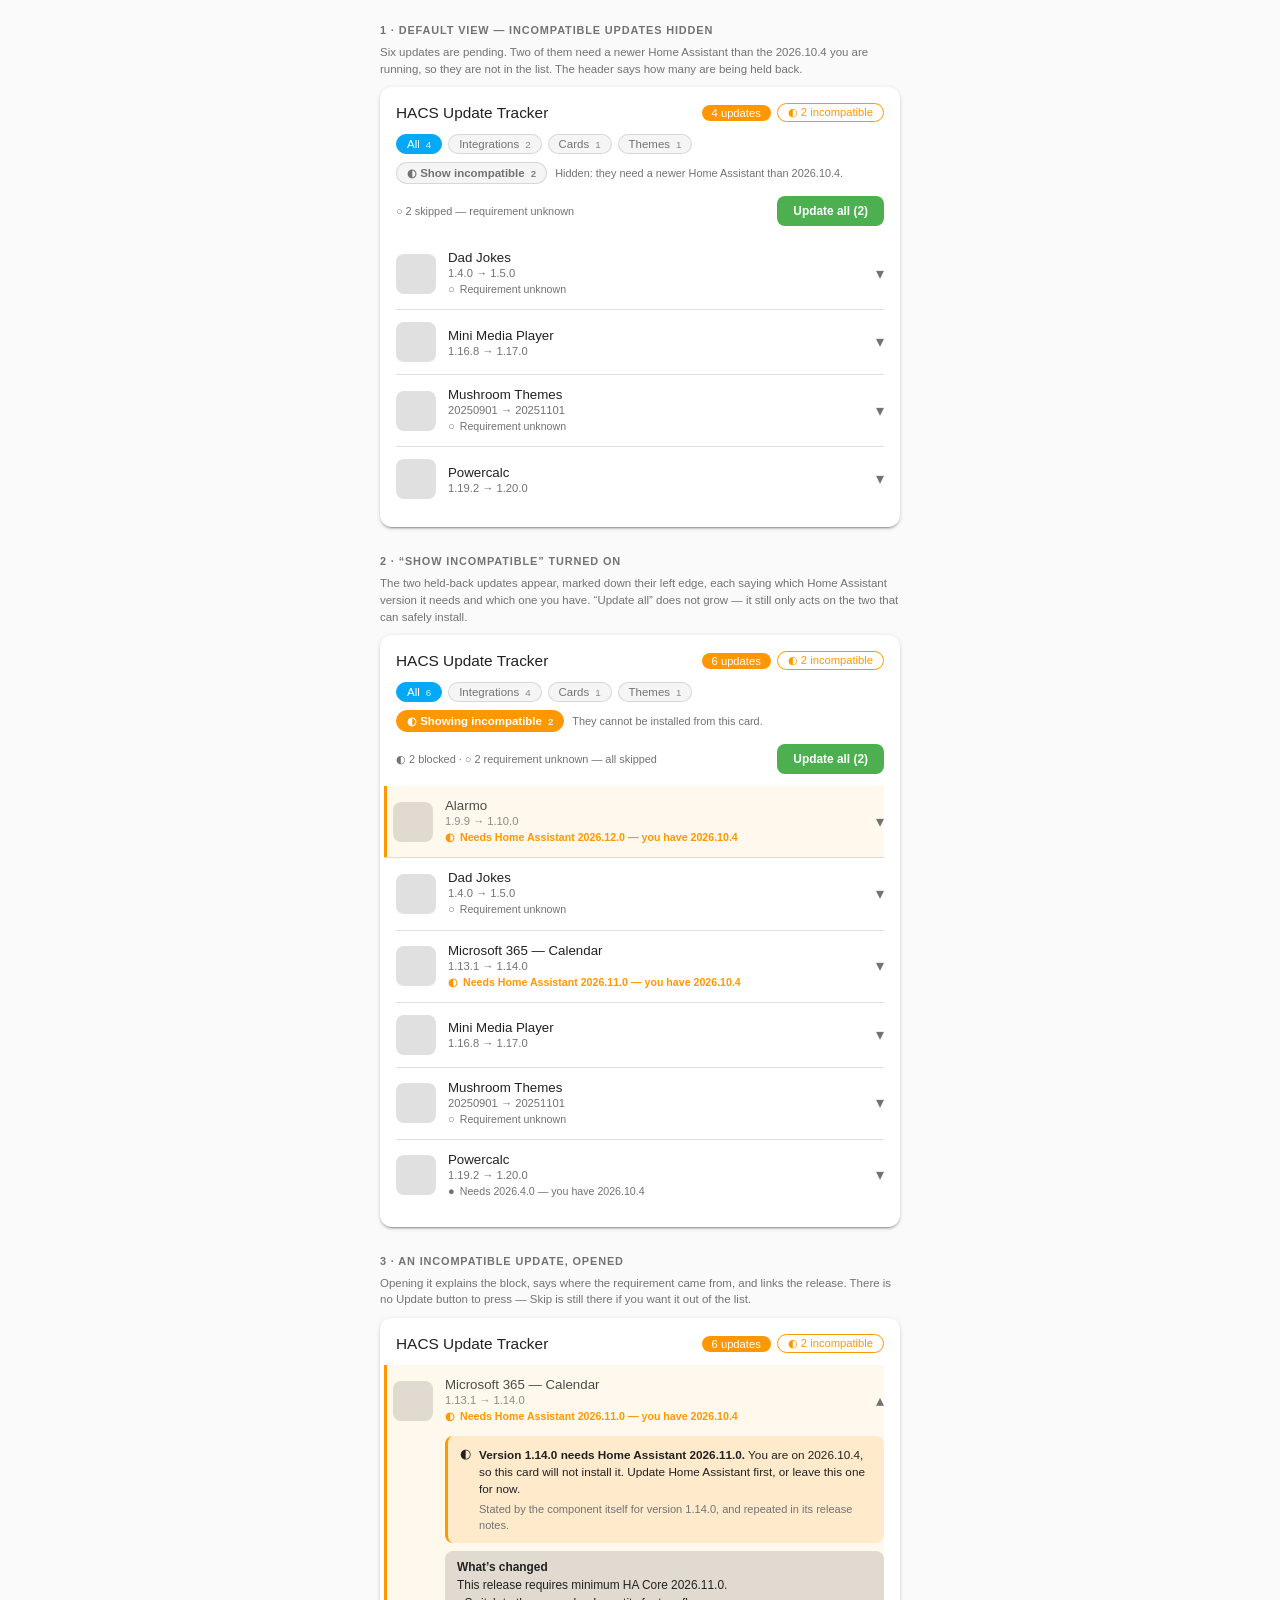
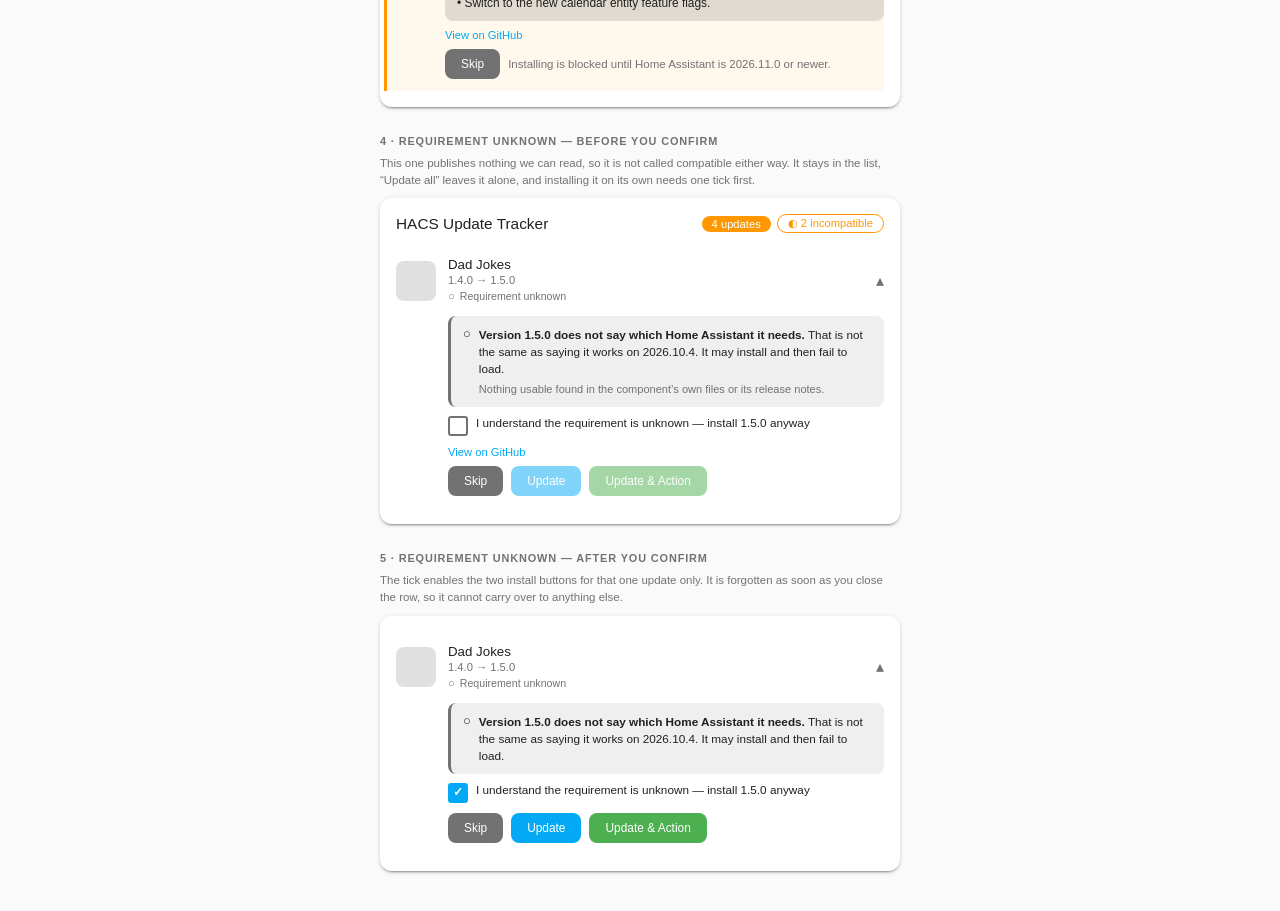
==== docs/specs/update-compatibility-preview/index.html @ b44c348d "Design preview: Home Assistant compatibility filter for updates Static mock of the proposed compatib" ====
<!DOCTYPE html>
<html lang="en">
<head>
<meta charset="utf-8" />
<meta name="viewport" content="width=device-width, initial-scale=1" />
<title>Design preview — Home Assistant compatibility filter</title>
<link rel="stylesheet" href="styles.css" />
</head>
<body>
<div class="page">

  <!-- ============================================================= 1 -->
  <div class="preview-label">1 · Default view — incompatible updates hidden</div>
  <p class="preview-note">Six updates are pending. Two of them need a newer Home
  Assistant than the 2026.10.4 you are running, so they are not in the list.
  The header says how many are being held back.</p>

  <div class="uat">
    <div class="ha-card">
      <div class="header">
        <span class="title">HACS Update Tracker</span>
        <span class="header-badges">
          <span class="badge pending">4 updates</span>
          <span class="badge blocked">&#9680; 2 incompatible</span>
        </span>
      </div>

      <div class="filters">
        <button class="chip active">All <span class="chip-count">4</span></button>
        <button class="chip">Integrations <span class="chip-count">2</span></button>
        <button class="chip">Cards <span class="chip-count">1</span></button>
        <button class="chip">Themes <span class="chip-count">1</span></button>
      </div>

      <div class="compat-bar">
        <button class="chip compat-chip">&#9680; Show incompatible <span class="chip-count">2</span></button>
        <span class="compat-hint">Hidden: they need a newer Home Assistant than 2026.10.4.</span>
      </div>

      <div class="update-all-bar">
        <span class="compat-hint" style="margin-right:auto;">&#9675; 2 skipped &mdash; requirement unknown</span>
        <button class="btn btn-update-all">Update all (2)</button>
      </div>

      <div class="items">
        <div class="item">
          <div class="item-header">
            <span class="entity-pic"></span>
            <div class="item-info">
              <div class="item-name">Dad Jokes</div>
              <div class="item-version">1.4.0 &rarr; 1.5.0</div>
              <div class="compat-line unknown"><span class="glyph">&#9675;</span> Requirement unknown</div>
            </div>
            <span class="ha-icon expand-icon">&#9662;</span>
          </div>
        </div>

        <div class="item">
          <div class="item-header">
            <span class="entity-pic"></span>
            <div class="item-info">
              <div class="item-name">Mini Media Player</div>
              <div class="item-version">1.16.8 &rarr; 1.17.0</div>
            </div>
            <span class="ha-icon expand-icon">&#9662;</span>
          </div>
        </div>

        <div class="item">
          <div class="item-header">
            <span class="entity-pic"></span>
            <div class="item-info">
              <div class="item-name">Mushroom Themes</div>
              <div class="item-version">20250901 &rarr; 20251101</div>
              <div class="compat-line unknown"><span class="glyph">&#9675;</span> Requirement unknown</div>
            </div>
            <span class="ha-icon expand-icon">&#9662;</span>
          </div>
        </div>

        <div class="item">
          <div class="item-header">
            <span class="entity-pic"></span>
            <div class="item-info">
              <div class="item-name">Powercalc</div>
              <div class="item-version">1.19.2 &rarr; 1.20.0</div>
            </div>
            <span class="ha-icon expand-icon">&#9662;</span>
          </div>
        </div>
      </div>
    </div>
  </div>

  <!-- ============================================================= 2 -->
  <div class="preview-label">2 &middot; &ldquo;Show incompatible&rdquo; turned on</div>
  <p class="preview-note">The two held-back updates appear, marked down their
  left edge, each saying which Home Assistant version it needs and which one you
  have. &ldquo;Update all&rdquo; does not grow &mdash; it still only acts on the
  two that can safely install.</p>

  <div class="uat">
    <div class="ha-card">
      <div class="header">
        <span class="title">HACS Update Tracker</span>
        <span class="header-badges">
          <span class="badge pending">6 updates</span>
          <span class="badge blocked">&#9680; 2 incompatible</span>
        </span>
      </div>

      <div class="filters">
        <button class="chip active">All <span class="chip-count">6</span></button>
        <button class="chip">Integrations <span class="chip-count">4</span></button>
        <button class="chip">Cards <span class="chip-count">1</span></button>
        <button class="chip">Themes <span class="chip-count">1</span></button>
      </div>

      <div class="compat-bar">
        <button class="chip compat-chip active">&#9680; Showing incompatible <span class="chip-count">2</span></button>
        <span class="compat-hint">They cannot be installed from this card.</span>
      </div>

      <div class="update-all-bar">
        <span class="compat-hint" style="margin-right:auto;">&#9680; 2 blocked &middot; &#9675; 2 requirement unknown &mdash; all skipped</span>
        <button class="btn btn-update-all">Update all (2)</button>
      </div>

      <div class="items">
        <div class="item blocked">
          <div class="item-header">
            <span class="entity-pic"></span>
            <div class="item-info">
              <div class="item-name">Alarmo</div>
              <div class="item-version">1.9.9 &rarr; 1.10.0</div>
              <div class="compat-line blocked"><span class="glyph">&#9680;</span> Needs Home Assistant 2026.12.0 &mdash; you have 2026.10.4</div>
            </div>
            <span class="ha-icon expand-icon">&#9662;</span>
          </div>
        </div>

        <div class="item">
          <div class="item-header">
            <span class="entity-pic"></span>
            <div class="item-info">
              <div class="item-name">Dad Jokes</div>
              <div class="item-version">1.4.0 &rarr; 1.5.0</div>
              <div class="compat-line unknown"><span class="glyph">&#9675;</span> Requirement unknown</div>
            </div>
            <span class="ha-icon expand-icon">&#9662;</span>
          </div>
        </div>

        <div class="item">
          <div class="item-header">
            <span class="entity-pic"></span>
            <div class="item-info">
              <div class="item-name">Microsoft 365 &mdash; Calendar</div>
              <div class="item-version">1.13.1 &rarr; 1.14.0</div>
              <div class="compat-line blocked"><span class="glyph">&#9680;</span> Needs Home Assistant 2026.11.0 &mdash; you have 2026.10.4</div>
            </div>
            <span class="ha-icon expand-icon">&#9662;</span>
          </div>
        </div>

        <div class="item">
          <div class="item-header">
            <span class="entity-pic"></span>
            <div class="item-info">
              <div class="item-name">Mini Media Player</div>
              <div class="item-version">1.16.8 &rarr; 1.17.0</div>
            </div>
            <span class="ha-icon expand-icon">&#9662;</span>
          </div>
        </div>

        <div class="item">
          <div class="item-header">
            <span class="entity-pic"></span>
            <div class="item-info">
              <div class="item-name">Mushroom Themes</div>
              <div class="item-version">20250901 &rarr; 20251101</div>
              <div class="compat-line unknown"><span class="glyph">&#9675;</span> Requirement unknown</div>
            </div>
            <span class="ha-icon expand-icon">&#9662;</span>
          </div>
        </div>

        <div class="item">
          <div class="item-header">
            <span class="entity-pic"></span>
            <div class="item-info">
              <div class="item-name">Powercalc</div>
              <div class="item-version">1.19.2 &rarr; 1.20.0</div>
              <div class="compat-line ok"><span class="glyph">&#9679;</span> Needs 2026.4.0 &mdash; you have 2026.10.4</div>
            </div>
            <span class="ha-icon expand-icon">&#9662;</span>
          </div>
        </div>
      </div>
    </div>
  </div>

  <!-- ============================================================= 3 -->
  <div class="preview-label">3 &middot; An incompatible update, opened</div>
  <p class="preview-note">Opening it explains the block, says where the
  requirement came from, and links the release. There is no Update button to
  press &mdash; Skip is still there if you want it out of the list.</p>

  <div class="uat">
    <div class="ha-card">
      <div class="header">
        <span class="title">HACS Update Tracker</span>
        <span class="header-badges">
          <span class="badge pending">6 updates</span>
          <span class="badge blocked">&#9680; 2 incompatible</span>
        </span>
      </div>

      <div class="items">
        <div class="item blocked">
          <div class="item-header">
            <span class="entity-pic"></span>
            <div class="item-info">
              <div class="item-name">Microsoft 365 &mdash; Calendar</div>
              <div class="item-version">1.13.1 &rarr; 1.14.0</div>
              <div class="compat-line blocked"><span class="glyph">&#9680;</span> Needs Home Assistant 2026.11.0 &mdash; you have 2026.10.4</div>
            </div>
            <span class="ha-icon expand-icon">&#9652;</span>
          </div>

          <div class="compat-warn">
            <span class="glyph">&#9680;</span>
            <span class="warn-body">
              <strong>Version 1.14.0 needs Home Assistant 2026.11.0.</strong>
              You are on 2026.10.4, so this card will not install it. Update Home
              Assistant first, or leave this one for now.
              <span class="warn-why">Stated by the component itself for version 1.14.0, and repeated in its release notes.</span>
            </span>
          </div>

          <div class="notes">
            <div class="notes-content">
              <strong>What&rsquo;s changed</strong><br />
              This release requires minimum HA Core 2026.11.0.<br />
              &bull; Switch to the new calendar entity feature flags.
            </div>
          </div>

          <div class="release-link"><a href="#">View on GitHub</a></div>

          <div class="actions">
            <button class="btn btn-skip">Skip</button>
            <span class="blocked-why">Installing is blocked until Home Assistant is 2026.11.0 or newer.</span>
          </div>
        </div>
      </div>
    </div>
  </div>

  <!-- ============================================================= 4 -->
  <div class="preview-label">4 &middot; Requirement unknown &mdash; before you confirm</div>
  <p class="preview-note">This one publishes nothing we can read, so it is not
  called compatible either way. It stays in the list, &ldquo;Update all&rdquo;
  leaves it alone, and installing it on its own needs one tick first.</p>

  <div class="uat">
    <div class="ha-card">
      <div class="header">
        <span class="title">HACS Update Tracker</span>
        <span class="header-badges">
          <span class="badge pending">4 updates</span>
          <span class="badge blocked">&#9680; 2 incompatible</span>
        </span>
      </div>

      <div class="items">
        <div class="item">
          <div class="item-header">
            <span class="entity-pic"></span>
            <div class="item-info">
              <div class="item-name">Dad Jokes</div>
              <div class="item-version">1.4.0 &rarr; 1.5.0</div>
              <div class="compat-line unknown"><span class="glyph">&#9675;</span> Requirement unknown</div>
            </div>
            <span class="ha-icon expand-icon">&#9652;</span>
          </div>

          <div class="compat-warn unknown">
            <span class="glyph">&#9675;</span>
            <span class="warn-body">
              <strong>Version 1.5.0 does not say which Home Assistant it needs.</strong>
              That is not the same as saying it works on 2026.10.4. It may install
              and then fail to load.
              <span class="warn-why">Nothing usable found in the component&rsquo;s own files or its release notes.</span>
            </span>
          </div>

          <div class="compat-ack">
            <span class="box"></span>
            <span>I understand the requirement is unknown &mdash; install 1.5.0 anyway</span>
          </div>

          <div class="release-link"><a href="#">View on GitHub</a></div>

          <div class="actions">
            <button class="btn btn-skip">Skip</button>
            <button class="btn btn-update" disabled>Update</button>
            <button class="btn btn-action" disabled>Update &amp; Action</button>
          </div>
        </div>
      </div>
    </div>
  </div>

  <!-- ============================================================= 5 -->
  <div class="preview-label">5 &middot; Requirement unknown &mdash; after you confirm</div>
  <p class="preview-note">The tick enables the two install buttons for that one
  update only. It is forgotten as soon as you close the row, so it cannot carry
  over to anything else.</p>

  <div class="uat">
    <div class="ha-card">
      <div class="items">
        <div class="item">
          <div class="item-header">
            <span class="entity-pic"></span>
            <div class="item-info">
              <div class="item-name">Dad Jokes</div>
              <div class="item-version">1.4.0 &rarr; 1.5.0</div>
              <div class="compat-line unknown"><span class="glyph">&#9675;</span> Requirement unknown</div>
            </div>
            <span class="ha-icon expand-icon">&#9652;</span>
          </div>

          <div class="compat-warn unknown">
            <span class="glyph">&#9675;</span>
            <span class="warn-body">
              <strong>Version 1.5.0 does not say which Home Assistant it needs.</strong>
              That is not the same as saying it works on 2026.10.4. It may install
              and then fail to load.
            </span>
          </div>

          <div class="compat-ack">
            <span class="box checked">&#10003;</span>
            <span>I understand the requirement is unknown &mdash; install 1.5.0 anyway</span>
          </div>

          <div class="actions">
            <button class="btn btn-skip">Skip</button>
            <button class="btn btn-update">Update</button>
            <button class="btn btn-action">Update &amp; Action</button>
          </div>
        </div>
      </div>
    </div>
  </div>

</div>
</body>
</html>
---- docs/specs/update-compatibility-preview/styles.css ----
/* Design preview stylesheet for the Home Assistant compatibility filter.
 *
 * Everything under "card styles" is copied verbatim from
 * UpdateActionTrackerCard._getStyles() in
 * custom_components/custom_component_monitor/www/update-action-tracker-card.js
 * (v1.18.0), with `:host` rewritten to `.uat` because this preview has no
 * shadow root. The block at the end is the NEW styling this change proposes.
 *
 * The page chrome mimics Home Assistant's own light theme variables so the
 * card reads the way it does on a real dashboard.
 */

:root {
  --primary-text-color: #212121;
  --secondary-text-color: #727272;
  --primary-color: #03a9f4;
  --divider-color: rgba(0, 0, 0, 0.12);
  --label-badge-green: #4caf50;
  --label-badge-yellow: #ff9800;
  --card-background-color: #fff;
  --primary-background-color: #fafafa;
  --ha-card-border-radius: 12px;
  --ha-card-box-shadow: 0 2px 2px 0 rgba(0, 0, 0, 0.14),
    0 1px 5px 0 rgba(0, 0, 0, 0.12), 0 3px 1px -2px rgba(0, 0, 0, 0.2);
}

body {
  margin: 0;
  padding: 24px 16px 40px;
  background: var(--primary-background-color);
  color: var(--primary-text-color);
  font-family: Roboto, "Helvetica Neue", Arial, sans-serif;
  font-size: 14px;
}

.page {
  max-width: 520px;
  margin: 0 auto;
}

.preview-label {
  font-size: 0.78em;
  font-weight: 700;
  letter-spacing: 0.08em;
  text-transform: uppercase;
  color: var(--secondary-text-color);
  margin: 28px 0 8px;
}

.preview-label:first-child { margin-top: 0; }

.preview-note {
  font-size: 0.82em;
  line-height: 1.45;
  color: var(--secondary-text-color);
  margin: 0 0 10px;
}

.ha-card {
  display: block;
  background: var(--card-background-color);
  border-radius: var(--ha-card-border-radius);
  box-shadow: var(--ha-card-box-shadow);
}

/* The mock has no custom elements, so ha-icon is drawn as a glyph box. */
.ha-icon {
  display: inline-flex;
  align-items: center;
  justify-content: center;
  font-style: normal;
  line-height: 1;
}

/* -- card styles (copied from the card) ---------------------------------- */

.uat {
  --uat-primary: var(--primary-text-color, #212121);
  --uat-secondary: var(--secondary-text-color, #727272);
  --uat-accent: var(--primary-color, #03a9f4);
  --uat-divider: var(--divider-color, rgba(0,0,0,0.12));
  --uat-green: var(--label-badge-green, #4caf50);
  --uat-orange: var(--label-badge-yellow, #ff9800);
}
.uat .ha-card { padding: 16px; }
.uat .header { display:flex; align-items:center; justify-content:space-between; margin-bottom:12px; }
.uat .title { font-size:1.1em; font-weight:500; color:var(--uat-primary); }
.uat .badge { font-size:0.8em; padding:2px 10px; border-radius:12px; font-weight:500; color:#fff; }
.uat .badge { background:var(--uat-secondary); }
.uat .badge.clean { background:var(--uat-green); }
.uat .badge.pending { background:var(--uat-orange); }
.uat .filters { display:flex; flex-wrap:wrap; gap:6px; margin-bottom:12px; }
.uat .chip { display:inline-flex; align-items:center; gap:6px; padding:3px 10px; border-radius:14px; cursor:pointer; font-size:0.82em; font-family:inherit; color:var(--uat-secondary); background:var(--uat-row-bg, rgba(127,127,127,0.08)); border:1px solid var(--divider-color, rgba(127,127,127,0.2)); }
.uat .chip.active { background:var(--primary-color, #03a9f4); color:#fff; border-color:var(--primary-color, #03a9f4); }
.uat .chip-count { font-size:0.85em; opacity:0.85; }
.uat .cat-filters { margin-top:-4px; }
.uat .cat-badges { display:flex; flex-wrap:wrap; gap:4px; justify-content:flex-start; align-items:center; margin-top:4px; }
.uat .cat-badge { font-size:0.66em; font-weight:600; padding:2px 7px; border-radius:10px; white-space:nowrap; color:var(--uat-secondary); background:var(--uat-row-bg, rgba(127,127,127,0.12)); border:1px solid var(--divider-color, rgba(127,127,127,0.28)); }
.uat .ai-summary { display:flex; align-items:flex-start; gap:6px; margin:0 0 8px 52px; font-size:0.85em; line-height:1.4; color:var(--uat-primary); font-style:italic; }
.uat .ai-summary .ha-icon { --mdc-icon-size:16px; color:var(--uat-accent); flex-shrink:0; margin-top:1px; }
.uat .empty { display:flex; align-items:center; gap:8px; padding:16px 0; color:var(--uat-secondary); font-style:italic; }
.uat .item { border-bottom:1px solid var(--uat-divider); }
.uat .item:last-child { border-bottom:none; }
.uat .item-header { display:flex; align-items:center; gap:12px; padding:12px 0; cursor:pointer; user-select:none; }
.uat .entity-pic { width:40px; height:40px; border-radius:8px; object-fit:contain; background:var(--uat-divider); flex-shrink:0; }
.uat .entity-icon { --mdc-icon-size:28px; color:var(--uat-secondary); flex-shrink:0; width:40px; display:flex; align-items:center; justify-content:center; font-size:24px; }
.uat .item-info { flex:1; min-width:0; }
.uat .item-name { font-size:0.95em; font-weight:500; color:var(--uat-primary); white-space:nowrap; overflow:hidden; text-overflow:ellipsis; }
.uat .item-version { font-size:0.8em; color:var(--uat-secondary); margin-top:2px; white-space:nowrap; overflow:hidden; text-overflow:ellipsis; }
.uat .expand-icon { --mdc-icon-size:20px; color:var(--uat-secondary); flex-shrink:0; font-size:16px; }
.uat .release-link { margin:0 0 8px 52px; font-size:0.8em; }
.uat .release-link a { color:var(--uat-accent); text-decoration:none; }
.uat .actions { display:flex; gap:8px; padding:0 0 12px; margin-left:52px; flex-wrap:wrap; }
.uat .btn { border:none; border-radius:8px; padding:8px 16px; font-size:0.85em; font-weight:500; cursor:pointer; color:#fff; font-family:inherit; }
.uat .btn:disabled { opacity:0.5; cursor:not-allowed; }
.uat .btn-skip { background:var(--uat-secondary); }
.uat .btn-update { background:var(--uat-accent); }
.uat .btn-action { background:var(--uat-green); }
.uat .update-all-bar { display:flex; justify-content:flex-end; gap:8px; margin-bottom:12px; align-items:center; flex-wrap:wrap; }
.uat .btn-update-all { background:var(--uat-green); font-weight:600; }
.uat .notes { padding:8px 12px; margin:0 0 8px 52px; background:var(--uat-divider); border-radius:8px; }
.uat .notes-content { font-size:0.85em; line-height:1.5; color:var(--uat-primary); }

/* -- NEW: Home Assistant compatibility ---------------------------------- *
 * Status is carried by a shape glyph plus words, never by colour alone
 * (house rule 9 — the owner is colour-blind). The glyphs match the rest of
 * the fleet: ● met, ◐ needs attention, ○ not known.
 */

/* The reveal chip sits on its own row under the type/category filters so it
   reads as a view switch rather than as another type of update. */
.uat .compat-bar { display:flex; align-items:center; gap:8px; flex-wrap:wrap; margin:-4px 0 12px; }
.uat .chip.compat-chip { font-weight:600; }
.uat .chip.compat-chip.active { background:var(--uat-orange); border-color:var(--uat-orange); color:#fff; }
.uat .compat-hint { font-size:0.78em; color:var(--uat-secondary); }

/* Header badge for the blocked count — outlined, so it never reads as a
   second "N updates" pill. */
.uat .badge.blocked { background:transparent; color:var(--uat-orange); border:1px solid var(--uat-orange); }
.uat .header-badges { display:flex; align-items:center; gap:6px; flex-wrap:wrap; justify-content:flex-end; }

/* The per-row requirement line, directly under the version line. */
/* Unlike the name and version lines above it, this one WRAPS rather than
   ellipsising: "Needs Home Assistant 2026.11.0 — you have 2026.10…" cut off at
   380px would hide the number the whole warning exists to show. */
.uat .compat-line { display:flex; align-items:flex-start; gap:5px; font-size:0.76em; line-height:1.35; margin-top:3px; white-space:normal; }
.uat .compat-line .glyph { font-size:1.05em; line-height:1.35; flex-shrink:0; }
.uat .compat-line.blocked { color:var(--uat-orange); font-weight:600; }
.uat .compat-line.unknown { color:var(--uat-secondary); }
.uat .compat-line.ok { color:var(--uat-secondary); }

/* A revealed, blocked row is dimmed and marked down its leading edge, so it
   is distinguishable from an installable row without relying on hue. */
.uat .item.blocked { background:rgba(255,152,0,0.07); box-shadow:inset 3px 0 0 0 var(--uat-orange); padding-left:9px; margin-left:-12px; }
.uat .item.blocked .item-name, .uat .item.blocked .item-version { opacity:0.8; }

/* The expanded warning panel. Indented to 52px like the notes and actions. */
.uat .compat-warn { display:flex; gap:8px; margin:0 0 8px 52px; padding:10px 12px; border-radius:8px; font-size:0.84em; line-height:1.45; background:rgba(255,152,0,0.14); border-left:3px solid var(--uat-orange); color:var(--uat-primary); }
.uat .compat-warn.unknown { background:rgba(127,127,127,0.12); border-left-color:var(--uat-secondary); }
.uat .compat-warn .glyph { font-size:1.1em; line-height:1.3; flex-shrink:0; }
.uat .compat-warn strong { font-weight:600; }
.uat .compat-warn a { color:var(--uat-accent); }
.uat .compat-warn .warn-body { min-width:0; }
.uat .compat-warn .warn-why { display:block; margin-top:4px; color:var(--uat-secondary); font-size:0.94em; }

/* The acknowledgement for an unknown requirement. */
.uat .compat-ack { display:flex; align-items:flex-start; gap:8px; margin:0 0 10px 52px; font-size:0.84em; line-height:1.4; color:var(--uat-primary); }
.uat .compat-ack .box { display:inline-block; width:16px; height:16px; border:2px solid var(--uat-secondary); border-radius:3px; flex-shrink:0; margin-top:1px; }
.uat .compat-ack .box.checked { border-color:var(--uat-accent); background:var(--uat-accent); color:#fff; text-align:center; line-height:14px; font-size:12px; font-weight:700; }

/* A blocked row's Update buttons are replaced by a plain explanation, so
   there is no disabled button to click at and wonder about. */
.uat .actions .blocked-why { font-size:0.82em; color:var(--uat-secondary); align-self:center; }
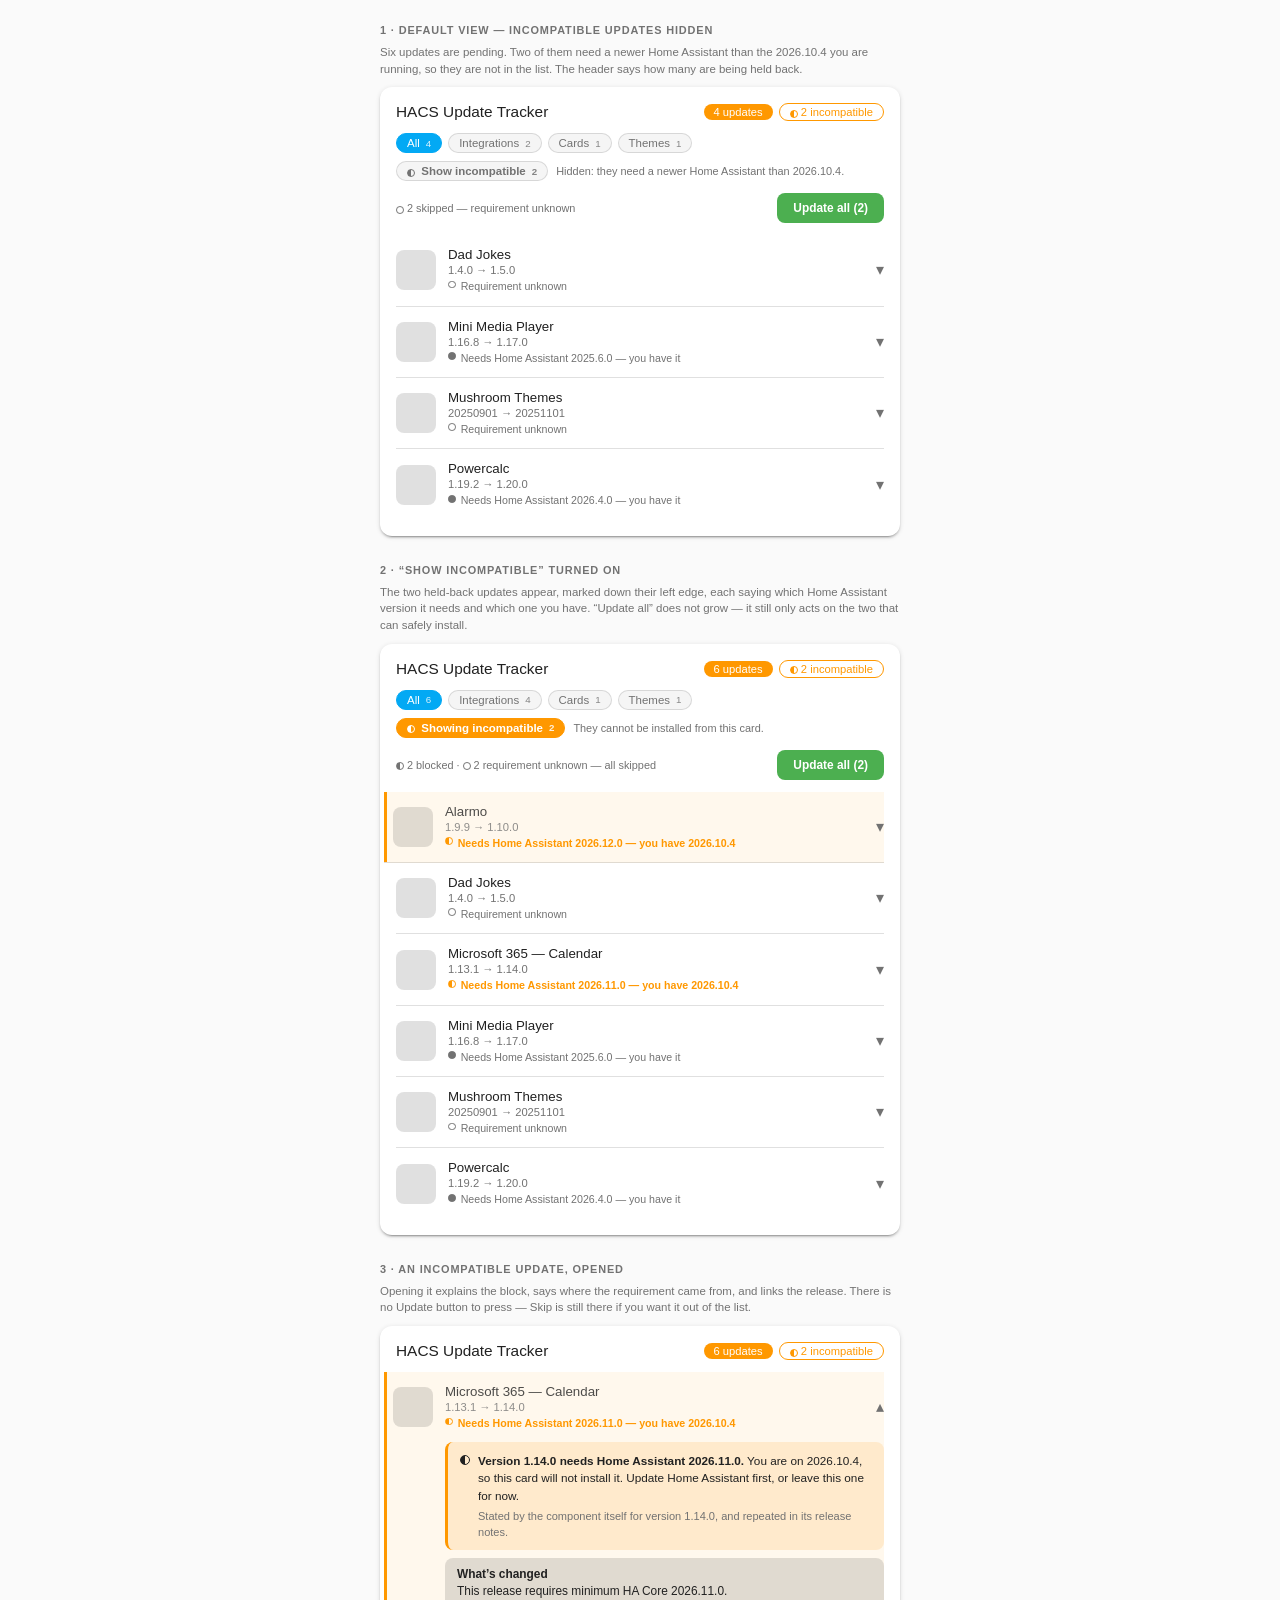
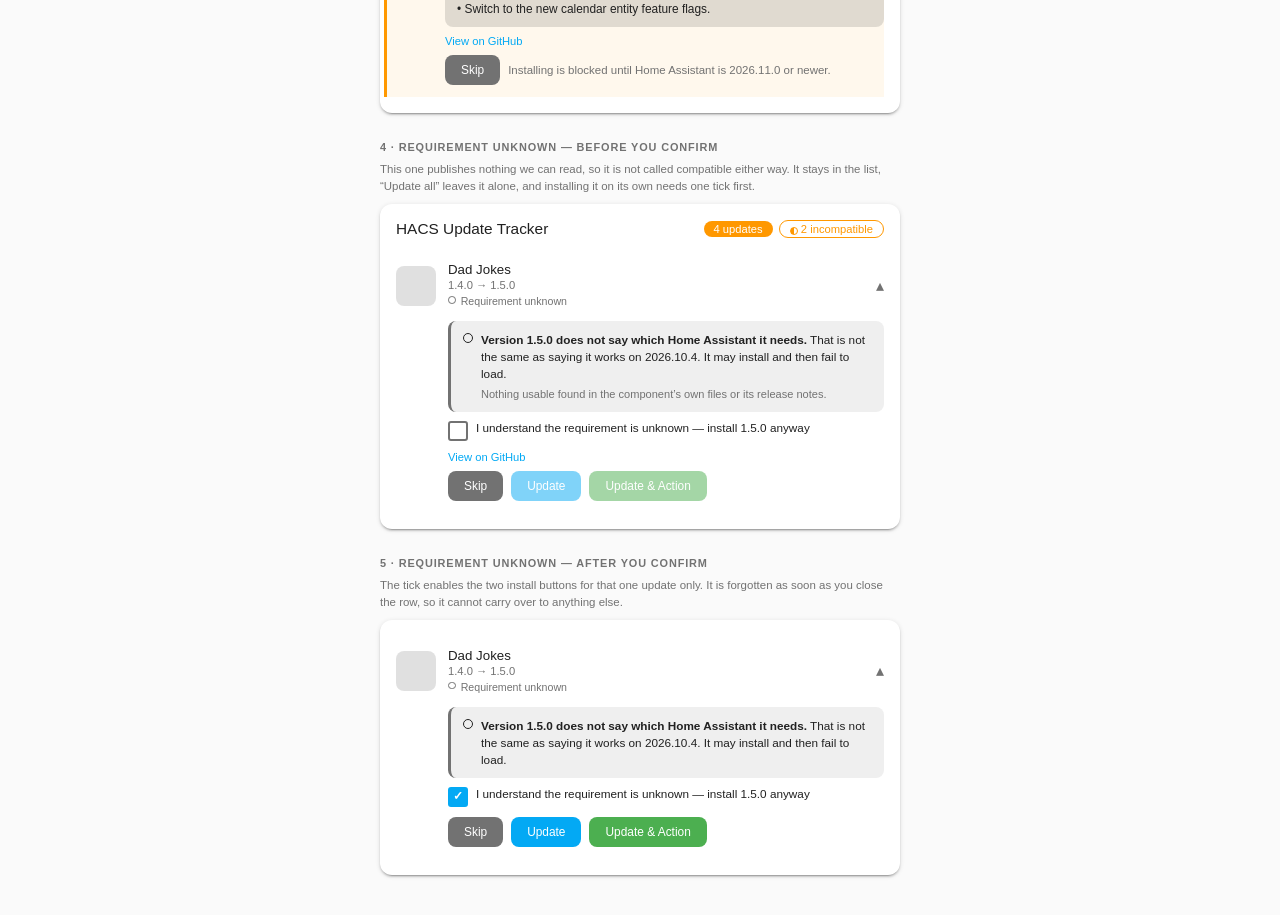
==== commit 312db41c: "Design preview: every row states its compatibility, marks are drawn Review pass on the preview found" ====
--- a/docs/specs/update-compatibility-preview/index.html
+++ b/docs/specs/update-compatibility-preview/index.html
@@ -21,7 +21,7 @@
         <span class="title">HACS Update Tracker</span>
         <span class="header-badges">
           <span class="badge pending">4 updates</span>
-          <span class="badge blocked">&#9680; 2 incompatible</span>
+          <span class="badge blocked"><span class="glyph blocked"></span> 2 incompatible</span>
         </span>
       </div>
 
@@ -33,12 +33,12 @@
       </div>
 
       <div class="compat-bar">
-        <button class="chip compat-chip">&#9680; Show incompatible <span class="chip-count">2</span></button>
+        <button class="chip compat-chip"><span class="glyph blocked"></span> Show incompatible <span class="chip-count">2</span></button>
         <span class="compat-hint">Hidden: they need a newer Home Assistant than 2026.10.4.</span>
       </div>
 
       <div class="update-all-bar">
-        <span class="compat-hint" style="margin-right:auto;">&#9675; 2 skipped &mdash; requirement unknown</span>
+        <span class="compat-hint" style="margin-right:auto;"><span class="glyph unknown"></span> 2 skipped &mdash; requirement unknown</span>
         <button class="btn btn-update-all">Update all (2)</button>
       </div>
 
@@ -49,7 +49,7 @@
             <div class="item-info">
               <div class="item-name">Dad Jokes</div>
               <div class="item-version">1.4.0 &rarr; 1.5.0</div>
-              <div class="compat-line unknown"><span class="glyph">&#9675;</span> Requirement unknown</div>
+              <div class="compat-line unknown"><span class="glyph unknown"></span> Requirement unknown</div>
             </div>
             <span class="ha-icon expand-icon">&#9662;</span>
           </div>
@@ -61,6 +61,7 @@
             <div class="item-info">
               <div class="item-name">Mini Media Player</div>
               <div class="item-version">1.16.8 &rarr; 1.17.0</div>
+              <div class="compat-line ok"><span class="glyph met"></span> Needs Home Assistant 2025.6.0 &mdash; you have it</div>
             </div>
             <span class="ha-icon expand-icon">&#9662;</span>
           </div>
@@ -72,7 +73,7 @@
             <div class="item-info">
               <div class="item-name">Mushroom Themes</div>
               <div class="item-version">20250901 &rarr; 20251101</div>
-              <div class="compat-line unknown"><span class="glyph">&#9675;</span> Requirement unknown</div>
+              <div class="compat-line unknown"><span class="glyph unknown"></span> Requirement unknown</div>
             </div>
             <span class="ha-icon expand-icon">&#9662;</span>
           </div>
@@ -84,6 +85,7 @@
             <div class="item-info">
               <div class="item-name">Powercalc</div>
               <div class="item-version">1.19.2 &rarr; 1.20.0</div>
+              <div class="compat-line ok"><span class="glyph met"></span> Needs Home Assistant 2026.4.0 &mdash; you have it</div>
             </div>
             <span class="ha-icon expand-icon">&#9662;</span>
           </div>
@@ -105,7 +107,7 @@
         <span class="title">HACS Update Tracker</span>
         <span class="header-badges">
           <span class="badge pending">6 updates</span>
-          <span class="badge blocked">&#9680; 2 incompatible</span>
+          <span class="badge blocked"><span class="glyph blocked"></span> 2 incompatible</span>
         </span>
       </div>
 
@@ -117,12 +119,12 @@
       </div>
 
       <div class="compat-bar">
-        <button class="chip compat-chip active">&#9680; Showing incompatible <span class="chip-count">2</span></button>
+        <button class="chip compat-chip active"><span class="glyph blocked"></span> Showing incompatible <span class="chip-count">2</span></button>
         <span class="compat-hint">They cannot be installed from this card.</span>
       </div>
 
       <div class="update-all-bar">
-        <span class="compat-hint" style="margin-right:auto;">&#9680; 2 blocked &middot; &#9675; 2 requirement unknown &mdash; all skipped</span>
+        <span class="compat-hint" style="margin-right:auto;"><span class="glyph blocked"></span> 2 blocked &middot; <span class="glyph unknown"></span> 2 requirement unknown &mdash; all skipped</span>
         <button class="btn btn-update-all">Update all (2)</button>
       </div>
 
@@ -133,7 +135,7 @@
             <div class="item-info">
               <div class="item-name">Alarmo</div>
               <div class="item-version">1.9.9 &rarr; 1.10.0</div>
-              <div class="compat-line blocked"><span class="glyph">&#9680;</span> Needs Home Assistant 2026.12.0 &mdash; you have 2026.10.4</div>
+              <div class="compat-line blocked"><span class="glyph blocked"></span> Needs Home Assistant 2026.12.0 &mdash; you have 2026.10.4</div>
             </div>
             <span class="ha-icon expand-icon">&#9662;</span>
           </div>
@@ -145,7 +147,7 @@
             <div class="item-info">
               <div class="item-name">Dad Jokes</div>
               <div class="item-version">1.4.0 &rarr; 1.5.0</div>
-              <div class="compat-line unknown"><span class="glyph">&#9675;</span> Requirement unknown</div>
+              <div class="compat-line unknown"><span class="glyph unknown"></span> Requirement unknown</div>
             </div>
             <span class="ha-icon expand-icon">&#9662;</span>
           </div>
@@ -157,7 +159,7 @@
             <div class="item-info">
               <div class="item-name">Microsoft 365 &mdash; Calendar</div>
               <div class="item-version">1.13.1 &rarr; 1.14.0</div>
-              <div class="compat-line blocked"><span class="glyph">&#9680;</span> Needs Home Assistant 2026.11.0 &mdash; you have 2026.10.4</div>
+              <div class="compat-line blocked"><span class="glyph blocked"></span> Needs Home Assistant 2026.11.0 &mdash; you have 2026.10.4</div>
             </div>
             <span class="ha-icon expand-icon">&#9662;</span>
           </div>
@@ -169,6 +171,7 @@
             <div class="item-info">
               <div class="item-name">Mini Media Player</div>
               <div class="item-version">1.16.8 &rarr; 1.17.0</div>
+              <div class="compat-line ok"><span class="glyph met"></span> Needs Home Assistant 2025.6.0 &mdash; you have it</div>
             </div>
             <span class="ha-icon expand-icon">&#9662;</span>
           </div>
@@ -180,7 +183,7 @@
             <div class="item-info">
               <div class="item-name">Mushroom Themes</div>
               <div class="item-version">20250901 &rarr; 20251101</div>
-              <div class="compat-line unknown"><span class="glyph">&#9675;</span> Requirement unknown</div>
+              <div class="compat-line unknown"><span class="glyph unknown"></span> Requirement unknown</div>
             </div>
             <span class="ha-icon expand-icon">&#9662;</span>
           </div>
@@ -192,7 +195,7 @@
             <div class="item-info">
               <div class="item-name">Powercalc</div>
               <div class="item-version">1.19.2 &rarr; 1.20.0</div>
-              <div class="compat-line ok"><span class="glyph">&#9679;</span> Needs 2026.4.0 &mdash; you have 2026.10.4</div>
+              <div class="compat-line ok"><span class="glyph met"></span> Needs Home Assistant 2026.4.0 &mdash; you have it</div>
             </div>
             <span class="ha-icon expand-icon">&#9662;</span>
           </div>
@@ -213,7 +216,7 @@
         <span class="title">HACS Update Tracker</span>
         <span class="header-badges">
           <span class="badge pending">6 updates</span>
-          <span class="badge blocked">&#9680; 2 incompatible</span>
+          <span class="badge blocked"><span class="glyph blocked"></span> 2 incompatible</span>
         </span>
       </div>
 
@@ -224,13 +227,13 @@
             <div class="item-info">
               <div class="item-name">Microsoft 365 &mdash; Calendar</div>
               <div class="item-version">1.13.1 &rarr; 1.14.0</div>
-              <div class="compat-line blocked"><span class="glyph">&#9680;</span> Needs Home Assistant 2026.11.0 &mdash; you have 2026.10.4</div>
+              <div class="compat-line blocked"><span class="glyph blocked"></span> Needs Home Assistant 2026.11.0 &mdash; you have 2026.10.4</div>
             </div>
             <span class="ha-icon expand-icon">&#9652;</span>
           </div>
 
           <div class="compat-warn">
-            <span class="glyph">&#9680;</span>
+            <span class="glyph blocked"></span>
             <span class="warn-body">
               <strong>Version 1.14.0 needs Home Assistant 2026.11.0.</strong>
               You are on 2026.10.4, so this card will not install it. Update Home
@@ -270,7 +273,7 @@
         <span class="title">HACS Update Tracker</span>
         <span class="header-badges">
           <span class="badge pending">4 updates</span>
-          <span class="badge blocked">&#9680; 2 incompatible</span>
+          <span class="badge blocked"><span class="glyph blocked"></span> 2 incompatible</span>
         </span>
       </div>
 
@@ -281,13 +284,13 @@
             <div class="item-info">
               <div class="item-name">Dad Jokes</div>
               <div class="item-version">1.4.0 &rarr; 1.5.0</div>
-              <div class="compat-line unknown"><span class="glyph">&#9675;</span> Requirement unknown</div>
+              <div class="compat-line unknown"><span class="glyph unknown"></span> Requirement unknown</div>
             </div>
             <span class="ha-icon expand-icon">&#9652;</span>
           </div>
 
           <div class="compat-warn unknown">
-            <span class="glyph">&#9675;</span>
+            <span class="glyph unknown"></span>
             <span class="warn-body">
               <strong>Version 1.5.0 does not say which Home Assistant it needs.</strong>
               That is not the same as saying it works on 2026.10.4. It may install
@@ -328,13 +331,13 @@
             <div class="item-info">
               <div class="item-name">Dad Jokes</div>
               <div class="item-version">1.4.0 &rarr; 1.5.0</div>
-              <div class="compat-line unknown"><span class="glyph">&#9675;</span> Requirement unknown</div>
+              <div class="compat-line unknown"><span class="glyph unknown"></span> Requirement unknown</div>
             </div>
             <span class="ha-icon expand-icon">&#9652;</span>
           </div>
 
           <div class="compat-warn unknown">
-            <span class="glyph">&#9675;</span>
+            <span class="glyph unknown"></span>
             <span class="warn-body">
               <strong>Version 1.5.0 does not say which Home Assistant it needs.</strong>
               That is not the same as saying it works on 2026.10.4. It may install
--- a/docs/specs/update-compatibility-preview/styles.css
+++ b/docs/specs/update-compatibility-preview/styles.css
@@ -139,12 +139,33 @@
 .uat .badge.blocked { background:transparent; color:var(--uat-orange); border:1px solid var(--uat-orange); }
 .uat .header-badges { display:flex; align-items:center; gap:6px; flex-wrap:wrap; justify-content:flex-end; }
 
-/* The per-row requirement line, directly under the version line. */
+/* The per-row requirement line, directly under the version line.
+ *
+ * EVERY row carries one of the three states — ● met, ◐ blocked, ○ unknown.
+ * A row with no line at all would make silence mean "compatible", which is
+ * the one thing the brief says must never happen: an update whose requirement
+ * we could not read must not be indistinguishable from one we checked and
+ * cleared. So "met" is stated out loud rather than implied by absence.
+ */
 /* Unlike the name and version lines above it, this one WRAPS rather than
    ellipsising: "Needs Home Assistant 2026.11.0 — you have 2026.10…" cut off at
    380px would hide the number the whole warning exists to show. */
 .uat .compat-line { display:flex; align-items:flex-start; gap:5px; font-size:0.76em; line-height:1.35; margin-top:3px; white-space:normal; }
-.uat .compat-line .glyph { font-size:1.05em; line-height:1.35; flex-shrink:0; }
+
+/* The three state marks are DRAWN, not typed.
+ *
+ * ● ◐ ○ as text characters depend on a font the client happens to have, and
+ * the half-filled one is the weak link: measured in this preview's own render,
+ * U+25D0 came out roughly a third the size of the other two and read as a
+ * stray wedge rather than as a sibling shape. That destroys the single
+ * distinction a colour-blind reader is meant to rely on (house rule 9).
+ * A circle built from a border plus a background renders identically on
+ * every platform, at exactly the same size in all three states.
+ */
+.uat .glyph { display:inline-block; width:0.72em; height:0.72em; box-sizing:border-box; border:1.5px solid currentColor; border-radius:50%; flex-shrink:0; position:relative; top:0.14em; }
+.uat .glyph.met { background:currentColor; }
+.uat .glyph.blocked { background:linear-gradient(to right, currentColor 50%, transparent 50%); }
+.uat .glyph.unknown { background:transparent; }
 .uat .compat-line.blocked { color:var(--uat-orange); font-weight:600; }
 .uat .compat-line.unknown { color:var(--uat-secondary); }
 .uat .compat-line.ok { color:var(--uat-secondary); }
@@ -157,7 +178,7 @@
 /* The expanded warning panel. Indented to 52px like the notes and actions. */
 .uat .compat-warn { display:flex; gap:8px; margin:0 0 8px 52px; padding:10px 12px; border-radius:8px; font-size:0.84em; line-height:1.45; background:rgba(255,152,0,0.14); border-left:3px solid var(--uat-orange); color:var(--uat-primary); }
 .uat .compat-warn.unknown { background:rgba(127,127,127,0.12); border-left-color:var(--uat-secondary); }
-.uat .compat-warn .glyph { font-size:1.1em; line-height:1.3; flex-shrink:0; }
+.uat .compat-warn .glyph { width:0.85em; height:0.85em; top:0.22em; }
 .uat .compat-warn strong { font-weight:600; }
 .uat .compat-warn a { color:var(--uat-accent); }
 .uat .compat-warn .warn-body { min-width:0; }
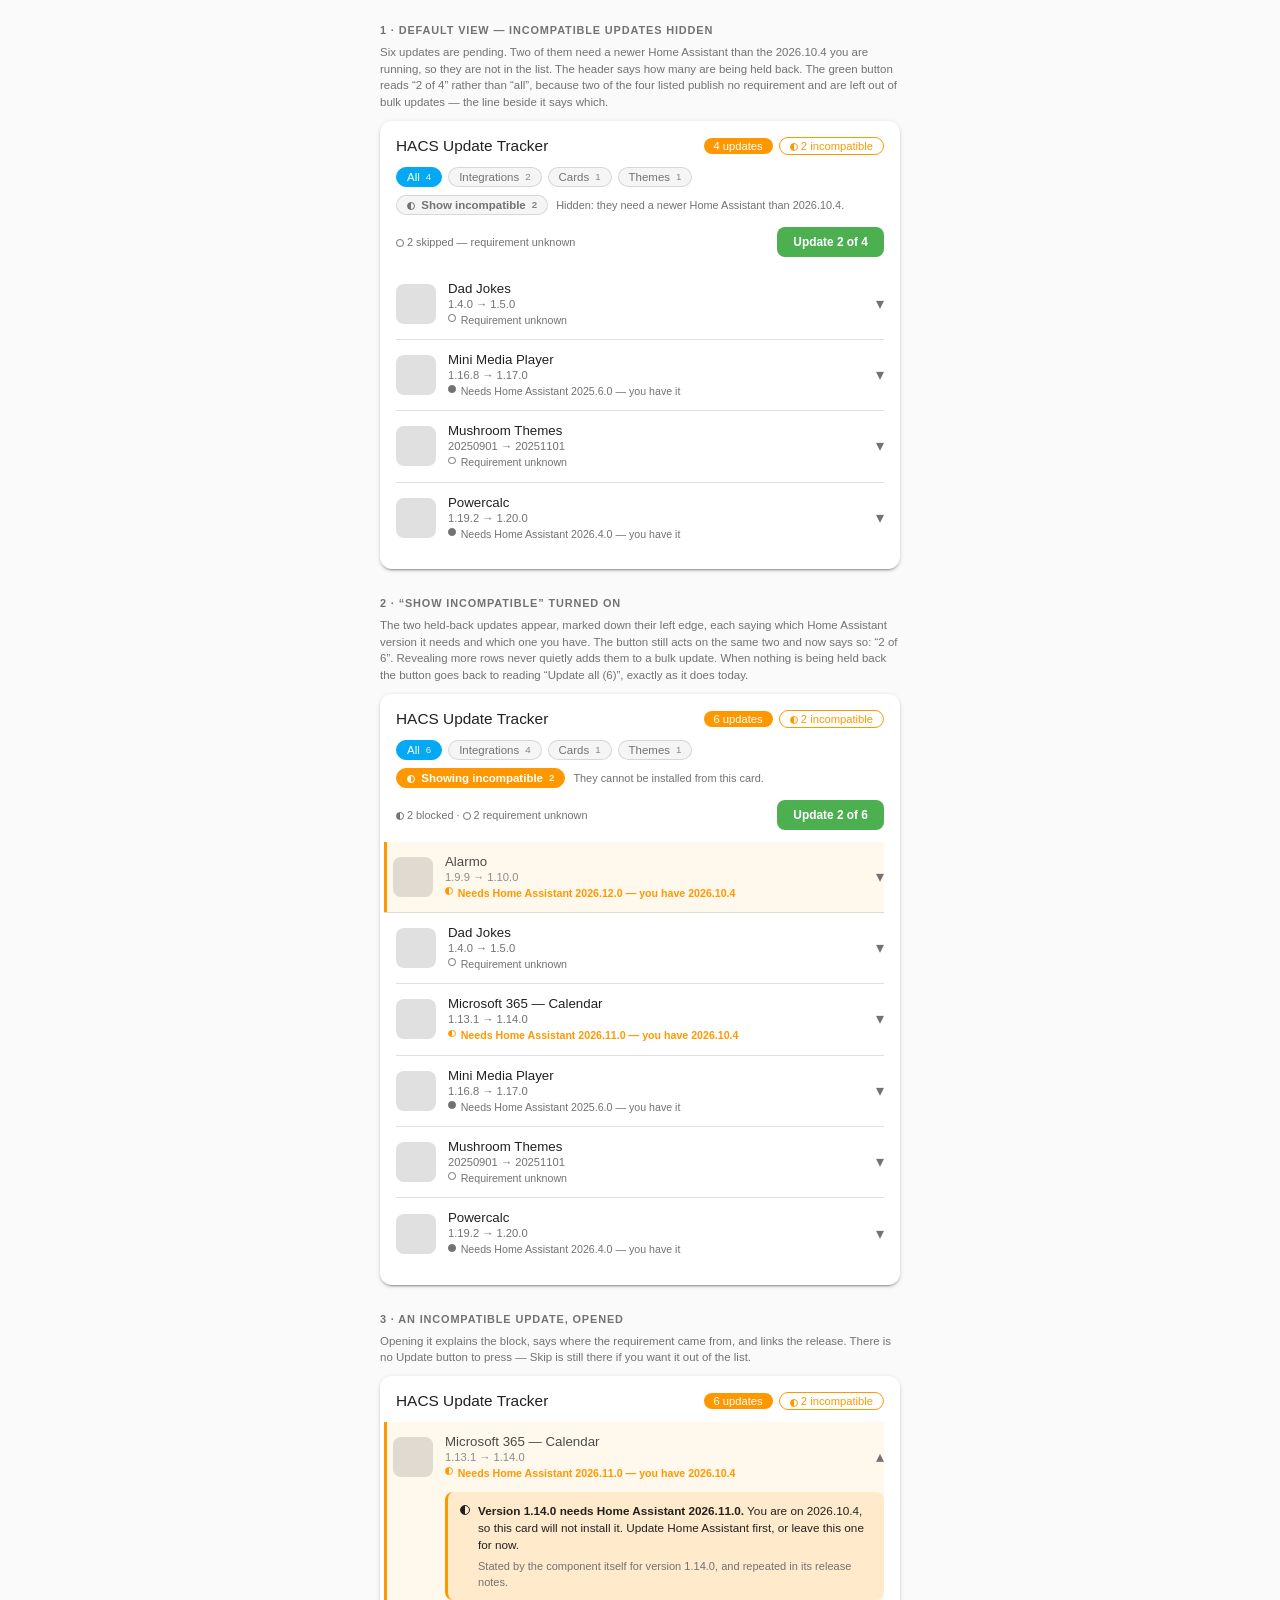
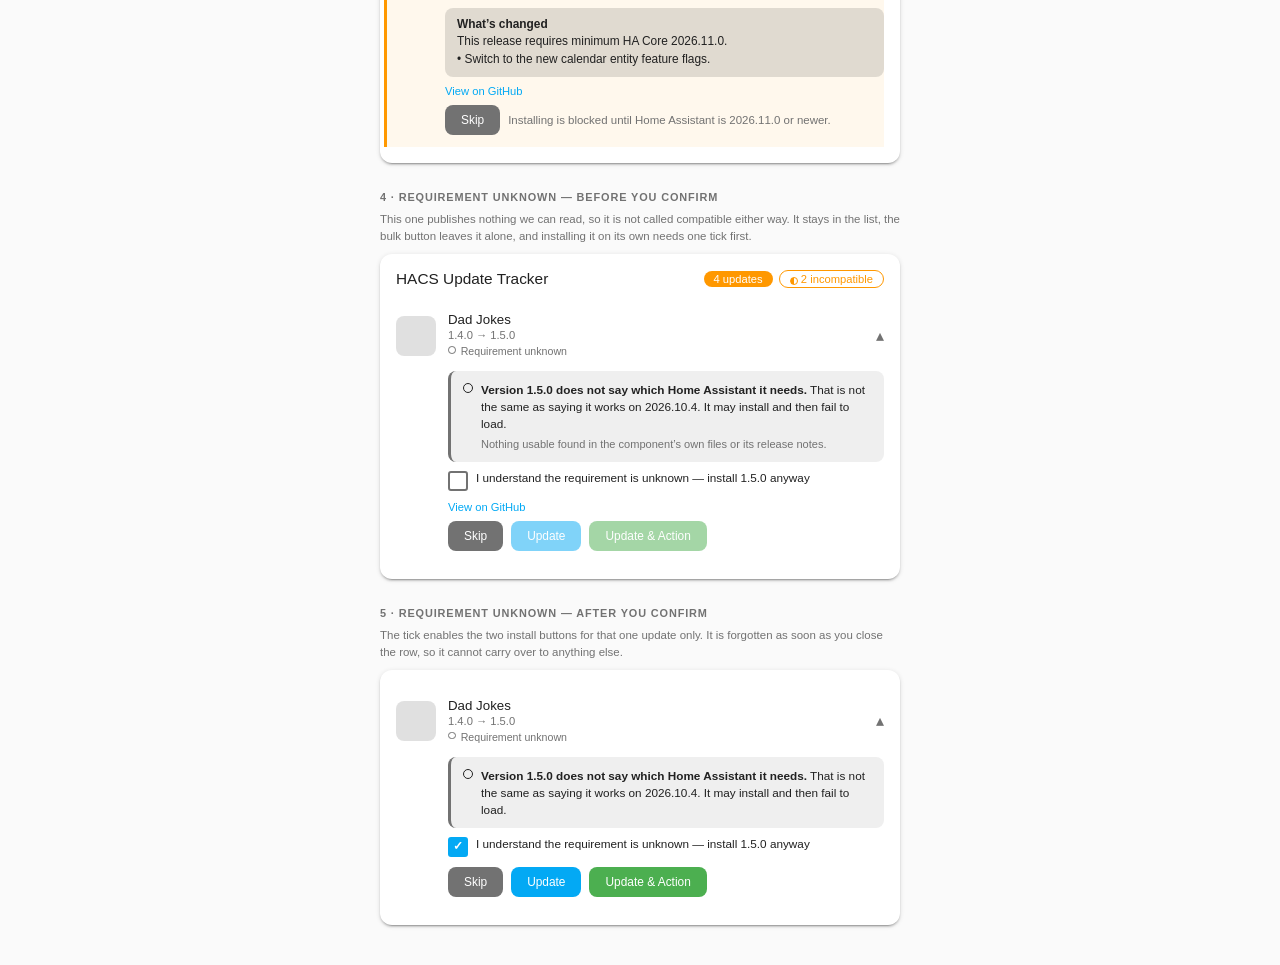
==== commit 8e03fe55: "Design preview: the bulk button names its own scope "Update all (2)" above a four-row list was confu" ====
--- a/docs/specs/update-compatibility-preview/index.html
+++ b/docs/specs/update-compatibility-preview/index.html
@@ -13,7 +13,10 @@
   <div class="preview-label">1 · Default view — incompatible updates hidden</div>
   <p class="preview-note">Six updates are pending. Two of them need a newer Home
   Assistant than the 2026.10.4 you are running, so they are not in the list.
-  The header says how many are being held back.</p>
+  The header says how many are being held back. The green button reads
+  &ldquo;2 of 4&rdquo; rather than &ldquo;all&rdquo;, because two of the four
+  listed publish no requirement and are left out of bulk updates &mdash; the
+  line beside it says which.</p>
 
   <div class="uat">
     <div class="ha-card">
@@ -39,7 +42,7 @@
 
       <div class="update-all-bar">
         <span class="compat-hint" style="margin-right:auto;"><span class="glyph unknown"></span> 2 skipped &mdash; requirement unknown</span>
-        <button class="btn btn-update-all">Update all (2)</button>
+        <button class="btn btn-update-all">Update 2 of 4</button>
       </div>
 
       <div class="items">
@@ -98,8 +101,10 @@
   <div class="preview-label">2 &middot; &ldquo;Show incompatible&rdquo; turned on</div>
   <p class="preview-note">The two held-back updates appear, marked down their
   left edge, each saying which Home Assistant version it needs and which one you
-  have. &ldquo;Update all&rdquo; does not grow &mdash; it still only acts on the
-  two that can safely install.</p>
+  have. The button still acts on the same two and now says so: &ldquo;2 of
+  6&rdquo;. Revealing more rows never quietly adds them to a bulk update.
+  When nothing is being held back the button goes back to reading
+  &ldquo;Update all (6)&rdquo;, exactly as it does today.</p>
 
   <div class="uat">
     <div class="ha-card">
@@ -124,8 +129,8 @@
       </div>
 
       <div class="update-all-bar">
-        <span class="compat-hint" style="margin-right:auto;"><span class="glyph blocked"></span> 2 blocked &middot; <span class="glyph unknown"></span> 2 requirement unknown &mdash; all skipped</span>
-        <button class="btn btn-update-all">Update all (2)</button>
+        <span class="compat-hint" style="margin-right:auto;"><span class="glyph blocked"></span> 2 blocked &middot; <span class="glyph unknown"></span> 2 requirement unknown</span>
+        <button class="btn btn-update-all">Update 2 of 6</button>
       </div>
 
       <div class="items">
@@ -264,8 +269,8 @@
   <!-- ============================================================= 4 -->
   <div class="preview-label">4 &middot; Requirement unknown &mdash; before you confirm</div>
   <p class="preview-note">This one publishes nothing we can read, so it is not
-  called compatible either way. It stays in the list, &ldquo;Update all&rdquo;
-  leaves it alone, and installing it on its own needs one tick first.</p>
+  called compatible either way. It stays in the list, the bulk button leaves it
+  alone, and installing it on its own needs one tick first.</p>
 
   <div class="uat">
     <div class="ha-card">
